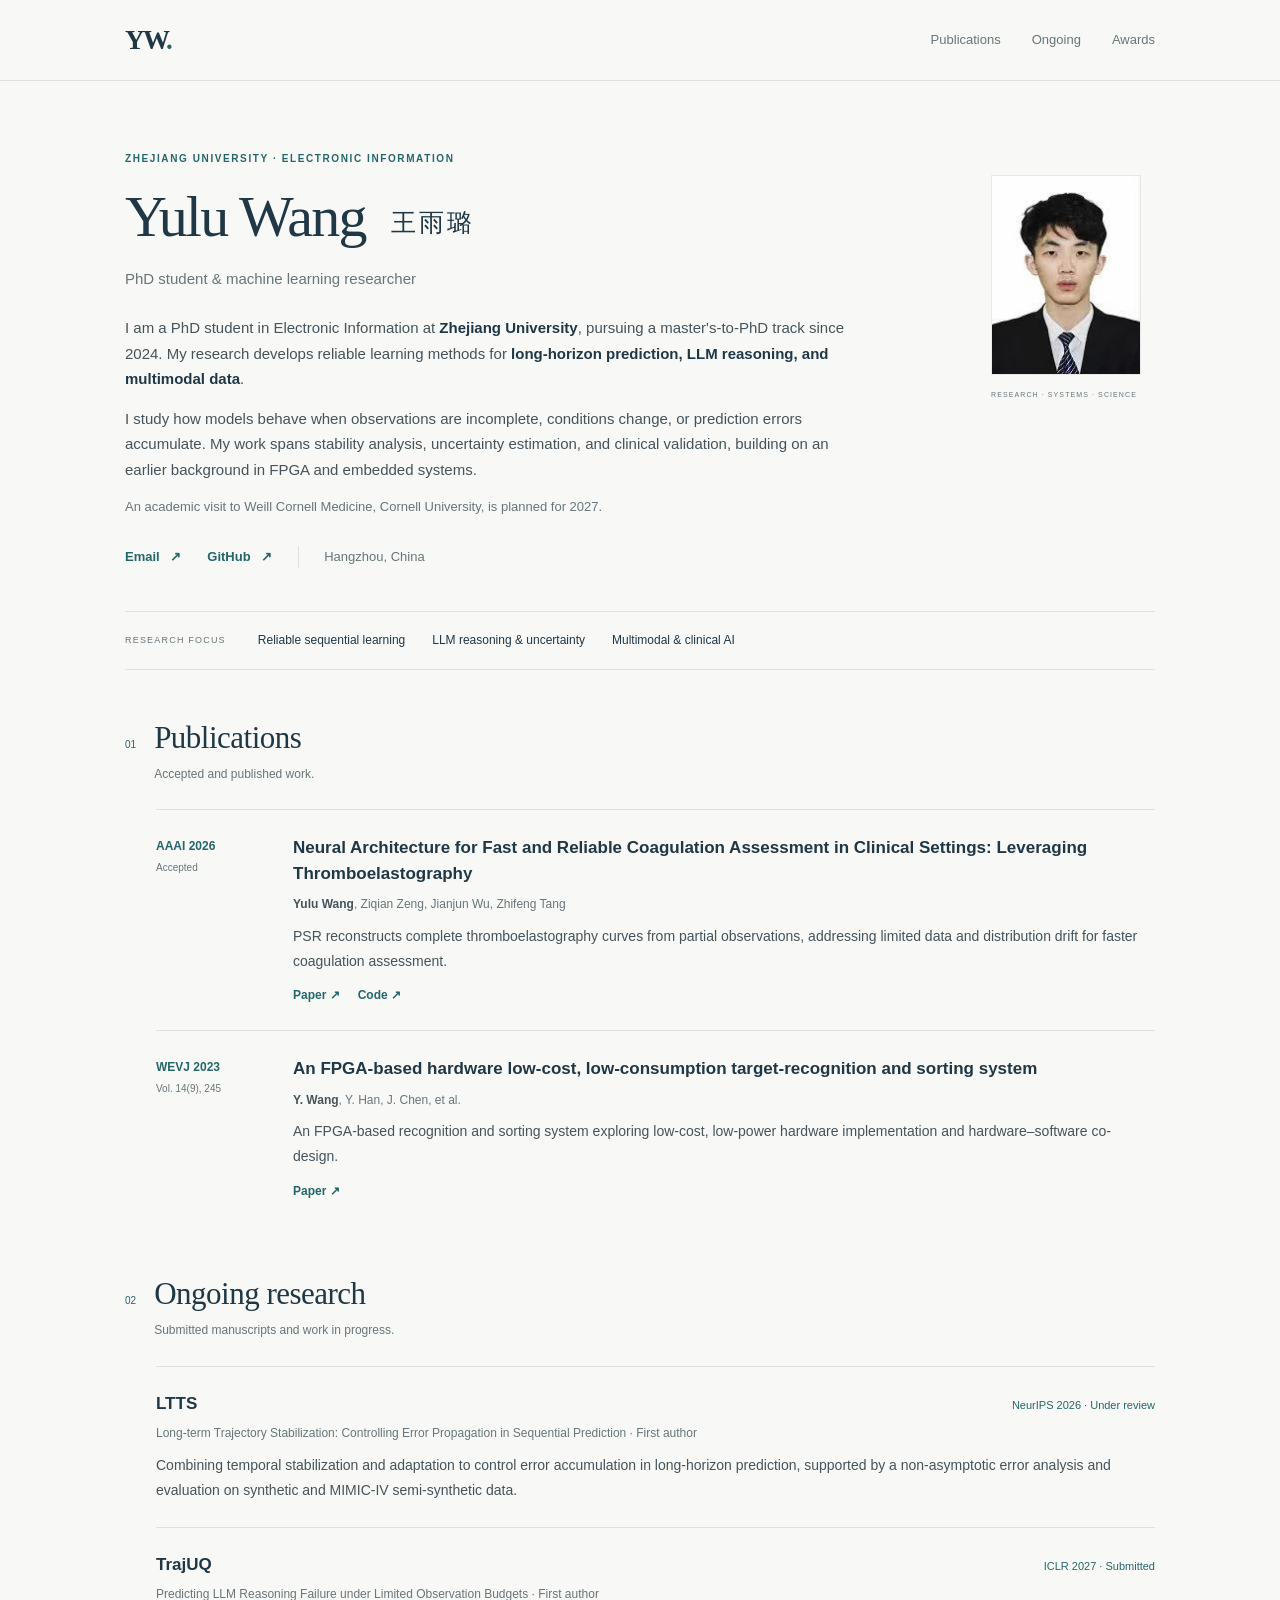
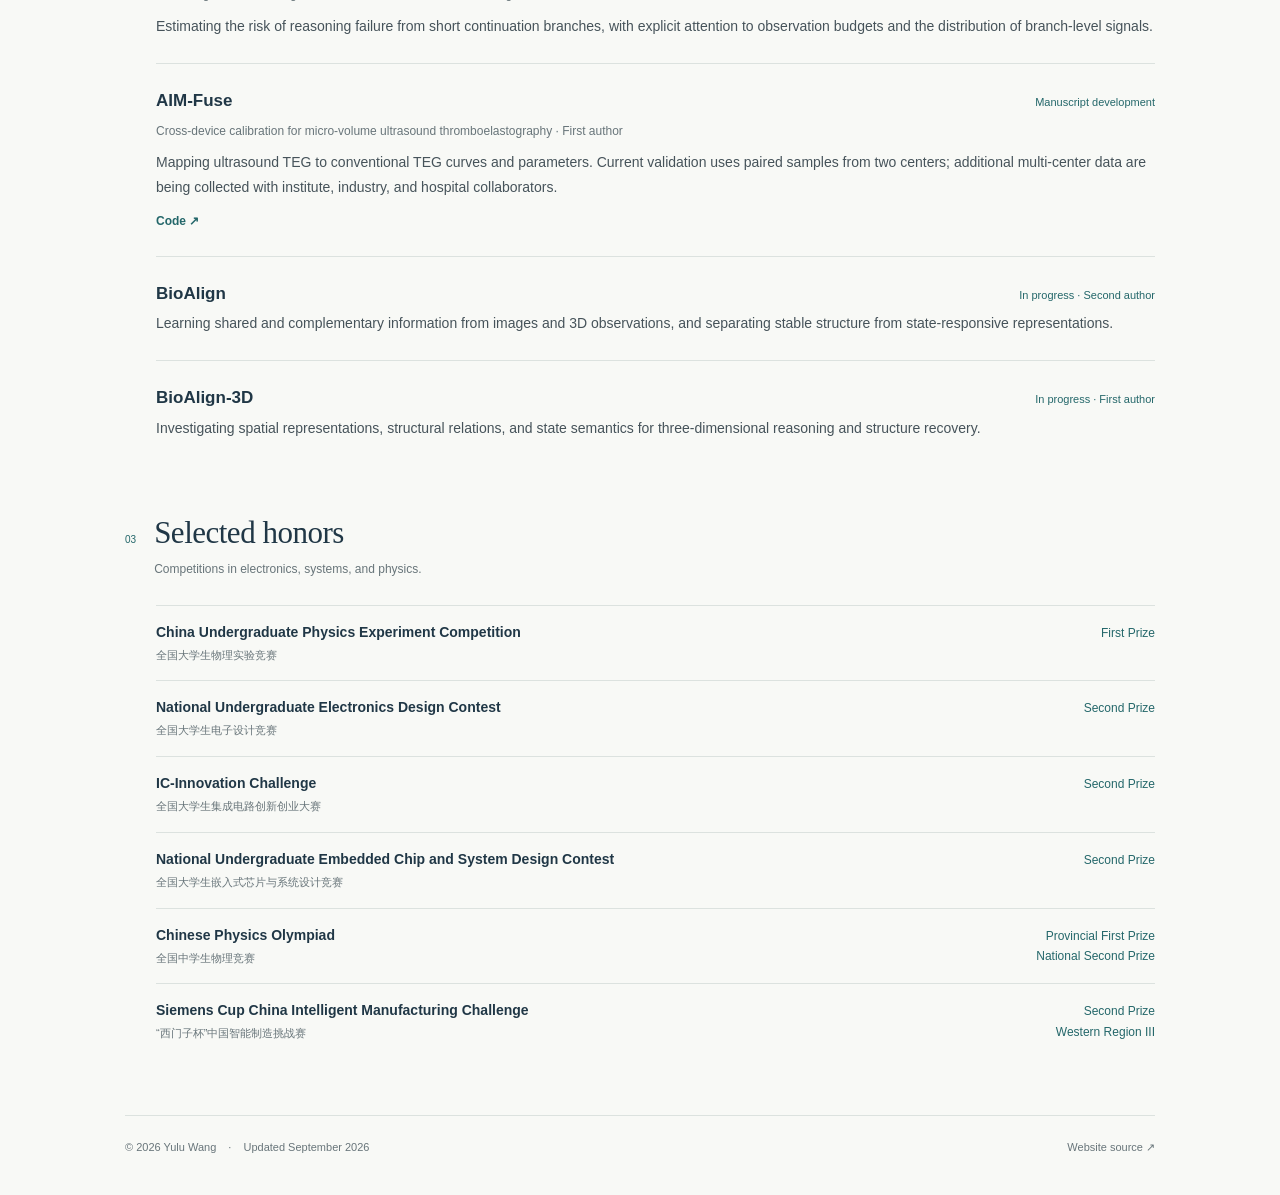
==== index.html @ beabc066 "Remove named host reference from public academic bio" ====
<!doctype html>
<html lang="en">
<head>
  <meta charset="utf-8">
  <meta name="viewport" content="width=device-width, initial-scale=1">
  <meta name="description" content="Yulu Wang, PhD student at Zhejiang University. Research in reliable machine learning, LLM reasoning, multimodal learning, and clinical AI.">
  <meta name="author" content="Yulu Wang">
  <meta name="theme-color" content="#f8f9f6">
  <meta property="og:title" content="Yulu Wang · Research">
  <meta property="og:description" content="Reliable machine learning, from sequential prediction to LLM reasoning and multimodal learning.">
  <meta property="og:type" content="website">
  <meta property="og:url" content="https://yulu-wang-zju.github.io/YuluWang.github.io/">
  <link rel="canonical" href="https://yulu-wang-zju.github.io/YuluWang.github.io/">
  <link rel="icon" type="image/svg+xml" href="static/assets/favicon.svg">
  <link rel="stylesheet" href="static/css/academic.css">
  <title>Yulu Wang · Research</title>
</head>
<body id="top">
  <a class="skip-link" href="#main">Skip to content</a>
  <header class="site-header">
    <nav class="site-nav wrap" aria-label="Main navigation">
      <a class="wordmark" href="#top" aria-label="Yulu Wang, back to top">YW<span>.</span></a>
      <div class="nav-links">
        <a href="#publications">Publications</a>
        <a href="#ongoing">Ongoing</a>
        <a href="#awards">Awards</a>
      </div>
    </nav>
  </header>
  <main class="wrap" id="main">
    <section class="intro" aria-labelledby="name">
      <div class="intro-copy">
        <p class="eyebrow">ZHEJIANG UNIVERSITY · ELECTRONIC INFORMATION</p>
        <h1 id="name">Yulu Wang <span lang="zh-CN">王雨璐</span></h1>
        <p class="role">PhD student &amp; machine learning researcher</p>
        <div class="biography"><p>I am a PhD student in Electronic Information at <strong>Zhejiang University</strong>, pursuing a master&#39;s-to-PhD track since 2024. My research develops reliable learning methods for <strong>long-horizon prediction, LLM reasoning, and multimodal data</strong>.</p>
<p>I study how models behave when observations are incomplete, conditions change, or prediction errors accumulate. My work spans stability analysis, uncertainty estimation, and clinical validation, building on an earlier background in FPGA and embedded systems.</p>
<p class="academic-note">An academic visit to Weill Cornell Medicine, Cornell University, is planned for 2027.</p>

</div>
        <div class="contact-links" aria-label="Contact and profiles">
          <a href="mailto:yulu.wang@zju.edu.cn">Email <span aria-hidden="true">↗</span></a>
          <a href="https://github.com/Yulu-Wang-ZJU">GitHub <span aria-hidden="true">↗</span></a>
          <span class="location">Hangzhou, China</span>
        </div>
      </div>
      <figure class="portrait">
        <img src="static/assets/img/photo.png" alt="Portrait of Yulu Wang" width="150" height="200">
        <figcaption>RESEARCH · SYSTEMS · SCIENCE</figcaption>
      </figure>
    </section>
    <div class="research-focus" aria-label="Research areas">
      <span class="focus-label">RESEARCH FOCUS</span>
      <span>Reliable sequential learning</span>
      <span>LLM reasoning &amp; uncertainty</span>
      <span>Multimodal &amp; clinical AI</span>
    </div>
    <section class="content-section" id="publications" aria-labelledby="publications-title">
      <div class="section-heading">
        <span class="section-index" aria-hidden="true">01</span>
        <div><h2 id="publications-title">Publications</h2><p>Accepted and published work.</p></div>
      </div>
      <div class="section-body publication-list"><article class="paper">
  <div class="paper-venue">AAAI 2026<span>Accepted</span></div>
  <div>
    <h3>Neural Architecture for Fast and Reliable Coagulation Assessment in Clinical Settings: Leveraging Thromboelastography</h3>
    <p class="authors"><strong>Yulu Wang</strong>, Ziqian Zeng, Jianjun Wu, Zhifeng Tang</p>
    <p class="paper-summary">PSR reconstructs complete thromboelastography curves from partial observations, addressing limited data and distribution drift for faster coagulation assessment.</p>
    <p class="paper-links"><a href="https://arxiv.org/abs/2601.07618">Paper ↗</a><a href="https://github.com/Yulu-Wang-ZJU/PSR-AAAI26">Code ↗</a></p>
  </div>
</article>

<article class="paper">
  <div class="paper-venue">WEVJ 2023<span>Vol. 14(9), 245</span></div>
  <div>
    <h3>An FPGA-based hardware low-cost, low-consumption target-recognition and sorting system</h3>
    <p class="authors"><strong>Y. Wang</strong>, Y. Han, J. Chen, et al.</p>
    <p class="paper-summary">An FPGA-based recognition and sorting system exploring low-cost, low-power hardware implementation and hardware–software co-design.</p>
    <p class="paper-links"><a href="https://www.mdpi.com/2032-6653/14/9/245">Paper ↗</a></p>
  </div>
</article>




</div>
    </section>
    <section class="content-section" id="ongoing" aria-labelledby="ongoing-title">
      <div class="section-heading">
        <span class="section-index" aria-hidden="true">02</span>
        <div><h2 id="ongoing-title">Ongoing research</h2><p>Submitted manuscripts and work in progress.</p></div>
      </div>
      <div class="section-body project-list"><article class="project">
  <div class="project-heading"><h3>LTTS</h3><span class="project-status">NeurIPS 2026 · Under review</span></div>
  <p class="project-meta">Long-term Trajectory Stabilization: Controlling Error Propagation in Sequential Prediction · First author</p>
  <p class="paper-summary">Combining temporal stabilization and adaptation to control error accumulation in long-horizon prediction, supported by a non-asymptotic error analysis and evaluation on synthetic and MIMIC-IV semi-synthetic data.</p>
</article>

<article class="project">
  <div class="project-heading"><h3>TrajUQ</h3><span class="project-status">ICLR 2027 · Submitted</span></div>
  <p class="project-meta">Predicting LLM Reasoning Failure under Limited Observation Budgets · First author</p>
  <p class="paper-summary">Estimating the risk of reasoning failure from short continuation branches, with explicit attention to observation budgets and the distribution of branch-level signals.</p>
</article>

<article class="project">
  <div class="project-heading"><h3>AIM-Fuse</h3><span class="project-status">Manuscript development</span></div>
  <p class="project-meta">Cross-device calibration for micro-volume ultrasound thromboelastography · First author</p>
  <p class="paper-summary">Mapping ultrasound TEG to conventional TEG curves and parameters. Current validation uses paired samples from two centers; additional multi-center data are being collected with institute, industry, and hospital collaborators.</p>
  <p class="paper-links"><a href="https://github.com/Yulu-Wang-ZJU/AIM-Fuse">Code ↗</a></p>
</article>

<article class="project">
  <div class="project-heading"><h3>BioAlign</h3><span class="project-status">In progress · Second author</span></div>
  <p class="paper-summary">Learning shared and complementary information from images and 3D observations, and separating stable structure from state-responsive representations.</p>
</article>

<article class="project">
  <div class="project-heading"><h3>BioAlign-3D</h3><span class="project-status">In progress · First author</span></div>
  <p class="paper-summary">Investigating spatial representations, structural relations, and state semantics for three-dimensional reasoning and structure recovery.</p>
</article>
</div>
    </section>
    <section class="content-section awards-section" id="awards" aria-labelledby="awards-title">
      <div class="section-heading">
        <span class="section-index" aria-hidden="true">03</span>
        <div><h2 id="awards-title">Selected honors</h2><p>Competitions in electronics, systems, and physics.</p></div>
      </div>
      <div class="section-body awards-list"><div class="award">
  <div><h3>China Undergraduate Physics Experiment Competition</h3><p class="award-name-zh" lang="zh-CN">全国大学生物理实验竞赛</p></div>
  <p class="prize">First Prize</p>
</div>

<div class="award">
  <div><h3>National Undergraduate Electronics Design Contest</h3><p class="award-name-zh" lang="zh-CN">全国大学生电子设计竞赛</p></div>
  <p class="prize">Second Prize</p>
</div>

<div class="award">
  <div><h3>IC-Innovation Challenge</h3><p class="award-name-zh" lang="zh-CN">全国大学生集成电路创新创业大赛</p></div>
  <p class="prize">Second Prize</p>
</div>

<div class="award">
  <div><h3>National Undergraduate Embedded Chip and System Design Contest</h3><p class="award-name-zh" lang="zh-CN">全国大学生嵌入式芯片与系统设计竞赛</p></div>
  <p class="prize">Second Prize</p>
</div>

<div class="award">
  <div><h3>Chinese Physics Olympiad</h3><p class="award-name-zh" lang="zh-CN">全国中学生物理竞赛</p></div>
  <p class="prize">Provincial First Prize<br>National Second Prize</p>
</div>

<div class="award">
  <div><h3>Siemens Cup China Intelligent Manufacturing Challenge</h3><p class="award-name-zh" lang="zh-CN">“西门子杯”中国智能制造挑战赛</p></div>
  <p class="prize">Second Prize<br>Western Region III</p>
</div>

</div>
    </section>
  </main>
  <footer class="site-footer wrap">
    <p>© 2026 Yulu Wang <span>·</span> Updated September 2026</p>
    <a href="https://github.com/Yulu-Wang-ZJU/YuluWang.github.io">Website source <span aria-hidden="true">↗</span></a>
  </footer>
</body>
</html>
---- static/css/academic.css ----
:root {
  --paper: #f8f9f6;
  --ink: #203746;
  --body: #46535a;
  --muted: #68757a;
  --accent: #24676a;
  --line: #dce2df;
  --serif: Georgia, "Times New Roman", "Noto Serif SC", "Songti SC", SimSun, serif;
  --sans: -apple-system, BlinkMacSystemFont, "Segoe UI", "Microsoft YaHei", Arial, sans-serif;
}
* { box-sizing: border-box; }
html { scroll-behavior: smooth; scroll-padding-top: 90px; }
body { margin: 0; background: var(--paper); color: var(--body); font-family: var(--sans); font-size: 15px; line-height: 1.7; -webkit-font-smoothing: antialiased; }
::selection { background: #d4e7e3; color: var(--ink); }
a { color: var(--accent); text-decoration-thickness: 1px; text-underline-offset: 4px; }
a:hover { color: var(--ink); }
a:focus-visible { outline: 2px solid var(--accent); outline-offset: 5px; border-radius: 2px; }
.wrap { width: min(100% - 72px, 1030px); margin-inline: auto; }
.skip-link { position: fixed; left: 16px; top: -80px; z-index: 10; background: white; padding: 10px 16px; }
.skip-link:focus { top: 8px; }
.site-header { border-bottom: 1px solid var(--line); }
.site-nav { display: flex; justify-content: space-between; align-items: center; min-height: 80px; }
.wordmark { color: var(--ink); text-decoration: none; font: bold 27px var(--serif); letter-spacing: -1.5px; }
.wordmark span { color: var(--accent); }
.nav-links { display: flex; gap: 31px; }
.nav-links a { color: var(--muted); font-size: 13px; text-decoration: none; }
.nav-links a:hover { color: var(--accent); text-decoration: underline; }
.intro { display: grid; grid-template-columns: minmax(0, 1fr) 164px; gap: 62px; padding: 69px 0 43px; align-items: start; }
.eyebrow { margin: 0 0 18px; color: var(--accent); font-size: 10px; font-weight: 650; letter-spacing: 1.6px; }
h1 { margin: 0; color: var(--ink); font-family: var(--serif); font-size: clamp(42px, 4.6vw, 58px); font-weight: 400; line-height: 1.1; letter-spacing: -1.8px; }
h1 span { display: inline-block; margin-left: 13px; font-family: var(--sans); font-size: 25px; font-weight: 400; letter-spacing: 3px; vertical-align: middle; }
.role { margin: 17px 0 24px; color: var(--muted); font-size: 15px; }
.biography p { margin: 0 0 14px; max-width: 735px; }
.biography strong { color: var(--ink); font-weight: 600; }
.biography .academic-note { color: var(--muted); font-size: 13px; line-height: 1.75; }
.contact-links { display: flex; flex-wrap: wrap; column-gap: 26px; row-gap: 9px; align-items: center; margin-top: 27px; font-size: 13px; }
.contact-links a { text-decoration: none; font-weight: 600; }
.contact-links a:hover { text-decoration: underline; }
.contact-links a span { margin-left: 7px; }
.location { color: var(--muted); padding-left: 25px; border-left: 1px solid var(--line); }
.portrait { margin: 6px 0 0; padding-top: 19px; }
.portrait img { display: block; width: 150px; height: 200px; object-fit: cover; border: 1px solid #e8e9e6; }
.portrait figcaption { margin-top: 14px; color: var(--muted); font-size: 7px; font-weight: 500; letter-spacing: 1.1px; white-space: nowrap; }
.research-focus { display: flex; flex-wrap: wrap; gap: 14px 27px; align-items: center; border-block: 1px solid var(--line); padding: 18px 0; font-size: 12px; color: var(--ink); }
.focus-label { color: var(--muted); font-size: 9px; letter-spacing: 1.2px; margin-right: 5px; }
.content-section { padding-top: 48px; }
.section-heading { display: flex; align-items: baseline; gap: 18px; margin-bottom: 25px; }
.section-index { color: var(--accent); font-size: 10px; font-variant-numeric: tabular-nums; }
h2 { margin: 0; color: var(--ink); font: 400 31px/1.3 var(--serif); letter-spacing: -.5px; }
.section-heading p { margin: 6px 0 0; font-size: 12px; color: var(--muted); }
.section-body { margin-left: 31px; }
.paper { display: grid; grid-template-columns: 113px minmax(0, 1fr); gap: 24px; padding: 25px 0; border-top: 1px solid var(--line); }
.paper-venue { padding-top: 2px; color: var(--accent); font-size: 12px; font-weight: 650; line-height: 1.55; }
.paper-venue span { display: block; color: var(--muted); font-size: 10px; font-weight: 400; margin-top: 4px; }
h3 { margin: 0 0 8px; color: var(--ink); font-size: 17px; font-weight: 600; line-height: 1.5; }
.authors { margin: 0 0 9px; color: var(--muted); font-size: 12px; line-height: 1.7; }
.authors strong { color: var(--body); font-weight: 600; }
.paper-summary { margin: 0; font-size: 14px; line-height: 1.8; }
.paper-links { display: flex; gap: 18px; margin: 11px 0 0; font-size: 12px; }
.paper-links a { font-weight: 600; text-decoration: none; }
.paper-links a:hover { text-decoration: underline; }
.project { padding: 24px 0; border-top: 1px solid var(--line); }
.project-heading { display: flex; gap: 10px 24px; justify-content: space-between; align-items: baseline; margin-bottom: 5px; }
.project-heading h3 { margin-bottom: 0; }
.project-status { flex-shrink: 0; color: var(--accent); font-size: 11px; }
.project-meta { margin: 7px 0 9px; color: var(--muted); font-size: 12px; }
.project p:last-child { margin-bottom: 0; }
.awards-section { padding-bottom: 56px; }
.award { display: grid; grid-template-columns: 1fr 195px; gap: 20px; align-items: baseline; border-top: 1px solid var(--line); padding: 16px 0; }
.award h3 { font-size: 14px; margin: 0; }
.award .award-name-zh { margin: 3px 0 0; color: var(--muted); font-size: 11px; }
.award .prize { margin: 0; text-align: right; color: var(--accent); font-size: 12px; }
.site-footer { display: flex; justify-content: space-between; gap: 20px; padding-block: 22px 38px; border-top: 1px solid var(--line); color: var(--muted); font-size: 11px; }
.site-footer p { margin: 0; }
.site-footer p span { margin: 0 9px; }
.site-footer a { text-decoration: none; color: var(--muted); }
.site-footer a:hover { text-decoration: underline; }
@media (max-width: 750px) {
  .wrap { width: calc(100% - 40px); }
  .site-nav { min-height: 68px; }
  .nav-links { gap: 21px; }
  .intro { gap: 30px; grid-template-columns: minmax(0, 1fr) 110px; padding-top: 42px; }
  h1 { font-size: 43px; }
  h1 span { display: block; margin: 13px 0 0; font-size: 21px; }
  .portrait img { width: 105px; height: 140px; }
  .portrait figcaption { white-space: normal; font-size: 7px; letter-spacing: 1px; }
  .research-focus { column-gap: 20px; }
  .focus-label { flex-basis: 100%; }
  .section-body { margin-left: 0; }
  .paper { grid-template-columns: 89px minmax(0, 1fr); gap: 15px; }
  .project-heading { display: block; }
  .project-status { display: inline-block; margin-top: 6px; }
  .award { grid-template-columns: 1fr 147px; gap: 12px; }
}
@media (max-width: 500px) {
  .intro { display: block; position: relative; padding-top: 36px; }
  .eyebrow { max-width: 225px; font-size: 8px; line-height: 1.9; margin-bottom: 15px; }
  h1 { max-width: calc(100% - 93px); font-size: 37px; letter-spacing: -1px; }
  h1 span { font-size: 19px; margin-top: 13px; }
  .role { max-width: calc(100% - 82px); margin-block: 18px 25px; font-size: 12px; }
  .portrait { position: absolute; top: 62px; right: 0; width: 75px; padding: 0; margin: 0; }
  .portrait img { width: 75px; height: 100px; }
  .portrait figcaption { display: none; }
  .biography { font-size: 14px; }
  .location { padding-left: 0; border-left: 0; flex-basis: 100%; }
  .research-focus { display: grid; gap: 8px; }
  .research-focus .focus-label { margin-bottom: 4px; }
  .section-heading { gap: 14px; }
  .content-section { padding-top: 36px; }
  h2 { font-size: 28px; }
  .paper { display: block; padding-block: 22px; }
  .paper-venue { margin-bottom: 12px; font-size: 11px; }
  .paper-venue span { display: inline; margin-left: 12px; }
  h3 { font-size: 16px; }
  .award { display: block; }
  .award .prize { text-align: left; margin-top: 7px; }
  .site-footer { display: block; font-size: 10px; }
  .site-footer a { display: inline-block; margin-top: 11px; }
}
@media (prefers-reduced-motion: reduce) { html { scroll-behavior: auto; } }
@media print {
  body { background: white; font-size: 10pt; }
  .wrap { width: 100%; }
  .site-header, .skip-link, .site-footer { display: none; }
  .intro { padding-top: 0; }
  .content-section { padding-top: 20px; }
  .paper, .project, .award { break-inside: avoid; }
  a { color: inherit; }
}
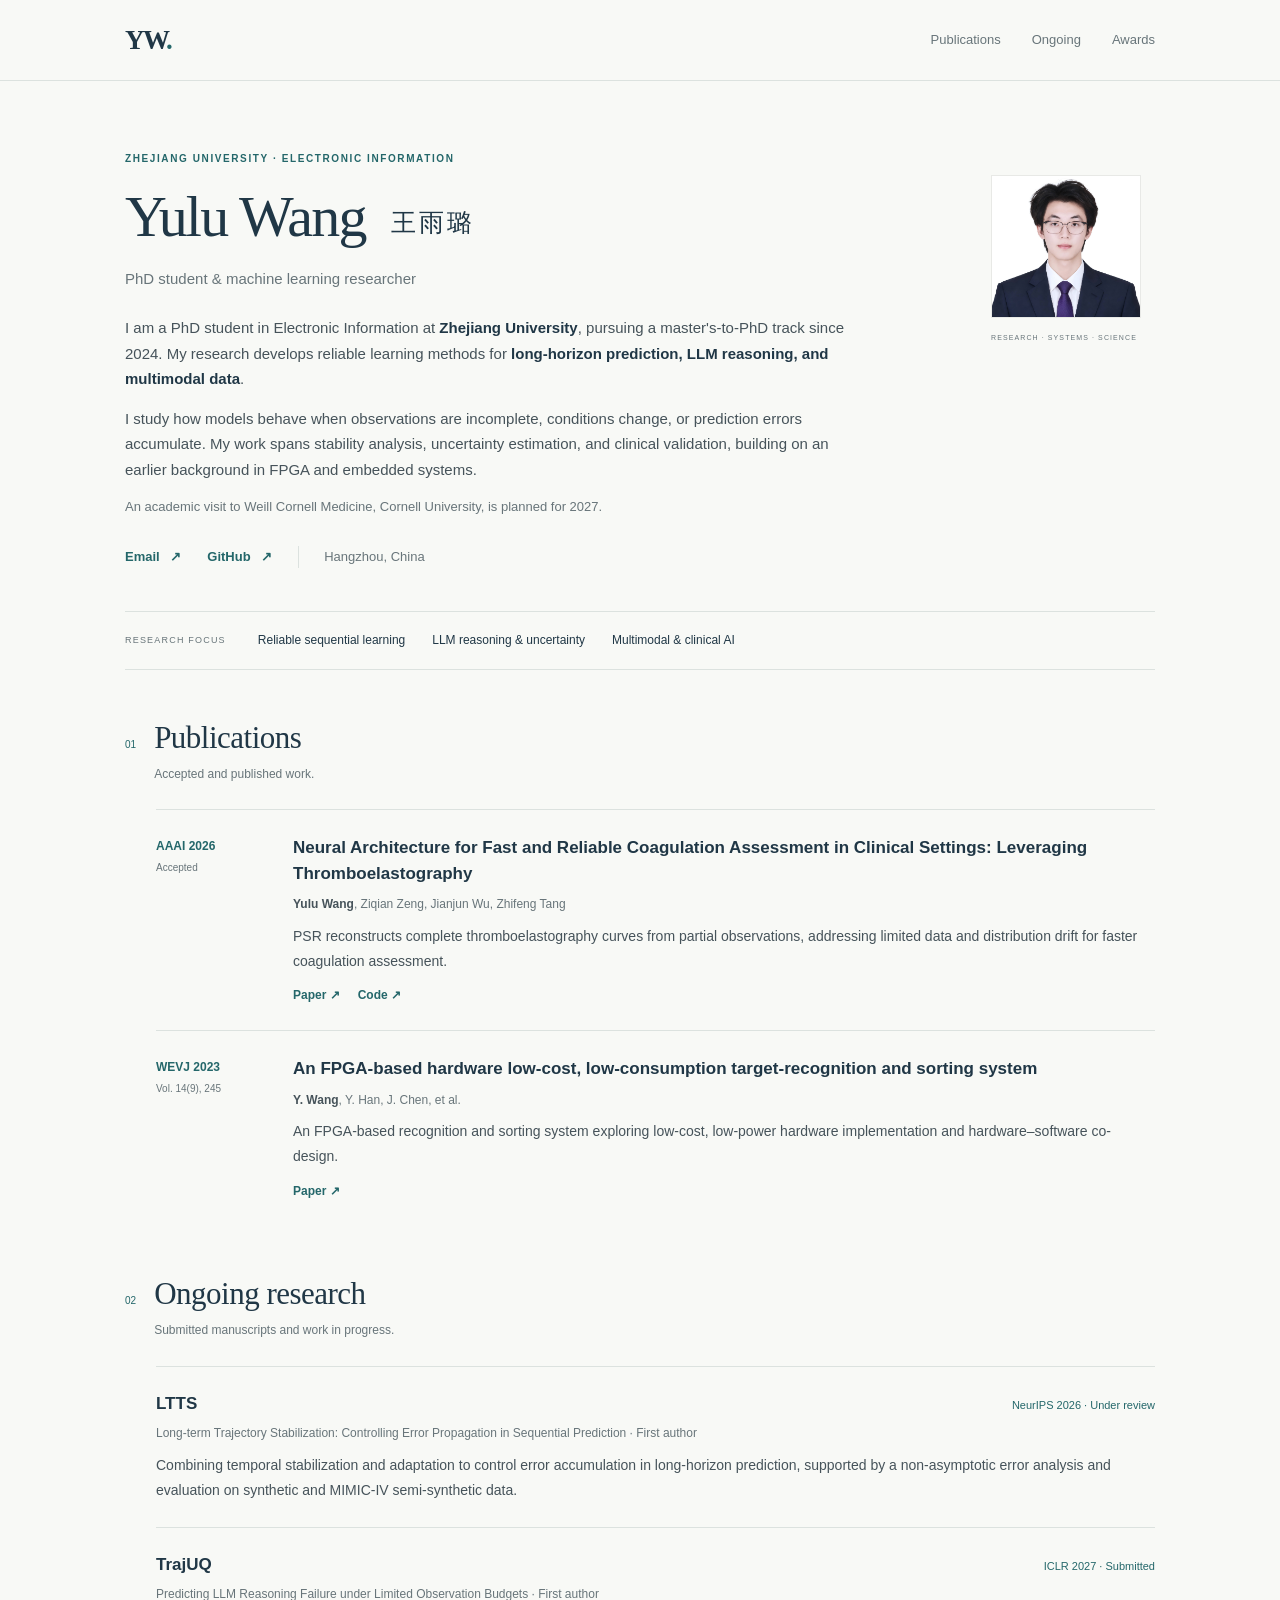
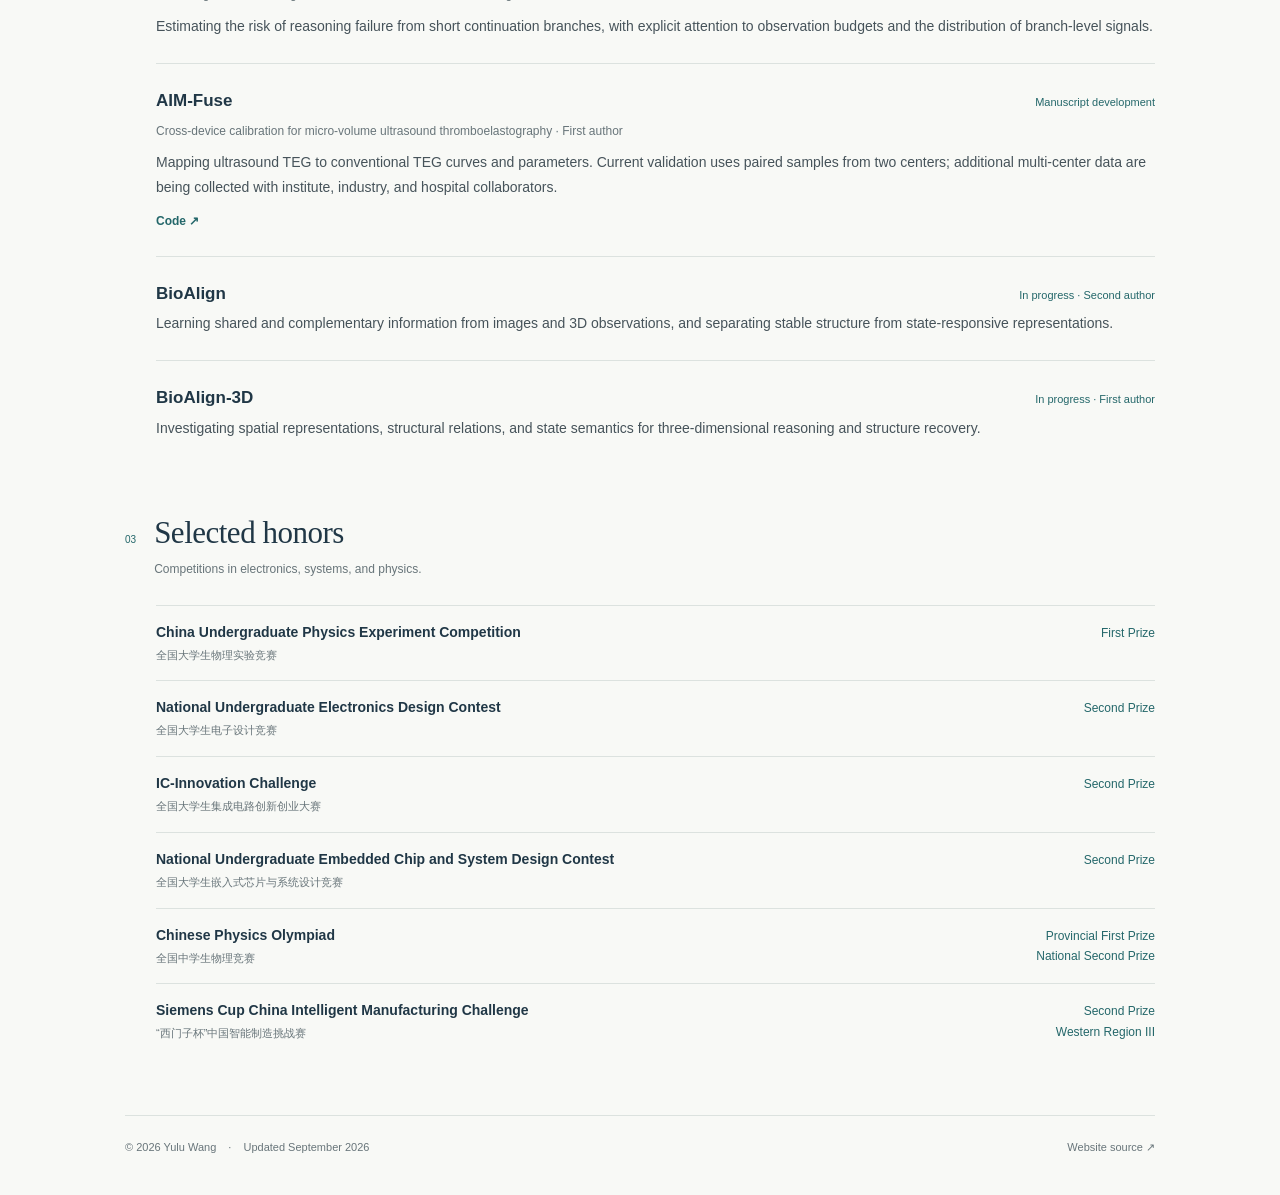
==== commit 3c4d3359: "Update profile portrait" ====
--- a/index.html
+++ b/index.html
@@ -45,7 +45,7 @@
         </div>
       </div>
       <figure class="portrait">
-        <img src="static/assets/img/photo.png" alt="Portrait of Yulu Wang" width="150" height="200">
+        <img src="static/assets/img/self_pic.png" alt="Portrait of Yulu Wang" width="1122" height="1069">
         <figcaption>RESEARCH · SYSTEMS · SCIENCE</figcaption>
       </figure>
     </section>
--- a/static/css/academic.css
+++ b/static/css/academic.css
@@ -39,7 +39,7 @@
 .contact-links a span { margin-left: 7px; }
 .location { color: var(--muted); padding-left: 25px; border-left: 1px solid var(--line); }
 .portrait { margin: 6px 0 0; padding-top: 19px; }
-.portrait img { display: block; width: 150px; height: 200px; object-fit: cover; border: 1px solid #e8e9e6; }
+.portrait img { display: block; width: 150px; height: auto; border: 1px solid #e8e9e6; }
 .portrait figcaption { margin-top: 14px; color: var(--muted); font-size: 7px; font-weight: 500; letter-spacing: 1.1px; white-space: nowrap; }
 .research-focus { display: flex; flex-wrap: wrap; gap: 14px 27px; align-items: center; border-block: 1px solid var(--line); padding: 18px 0; font-size: 12px; color: var(--ink); }
 .focus-label { color: var(--muted); font-size: 9px; letter-spacing: 1.2px; margin-right: 5px; }
@@ -82,7 +82,7 @@
   .intro { gap: 30px; grid-template-columns: minmax(0, 1fr) 110px; padding-top: 42px; }
   h1 { font-size: 43px; }
   h1 span { display: block; margin: 13px 0 0; font-size: 21px; }
-  .portrait img { width: 105px; height: 140px; }
+  .portrait img { width: 105px; }
   .portrait figcaption { white-space: normal; font-size: 7px; letter-spacing: 1px; }
   .research-focus { column-gap: 20px; }
   .focus-label { flex-basis: 100%; }
@@ -99,7 +99,7 @@
   h1 span { font-size: 19px; margin-top: 13px; }
   .role { max-width: calc(100% - 82px); margin-block: 18px 25px; font-size: 12px; }
   .portrait { position: absolute; top: 62px; right: 0; width: 75px; padding: 0; margin: 0; }
-  .portrait img { width: 75px; height: 100px; }
+  .portrait img { width: 75px; }
   .portrait figcaption { display: none; }
   .biography { font-size: 14px; }
   .location { padding-left: 0; border-left: 0; flex-basis: 100%; }
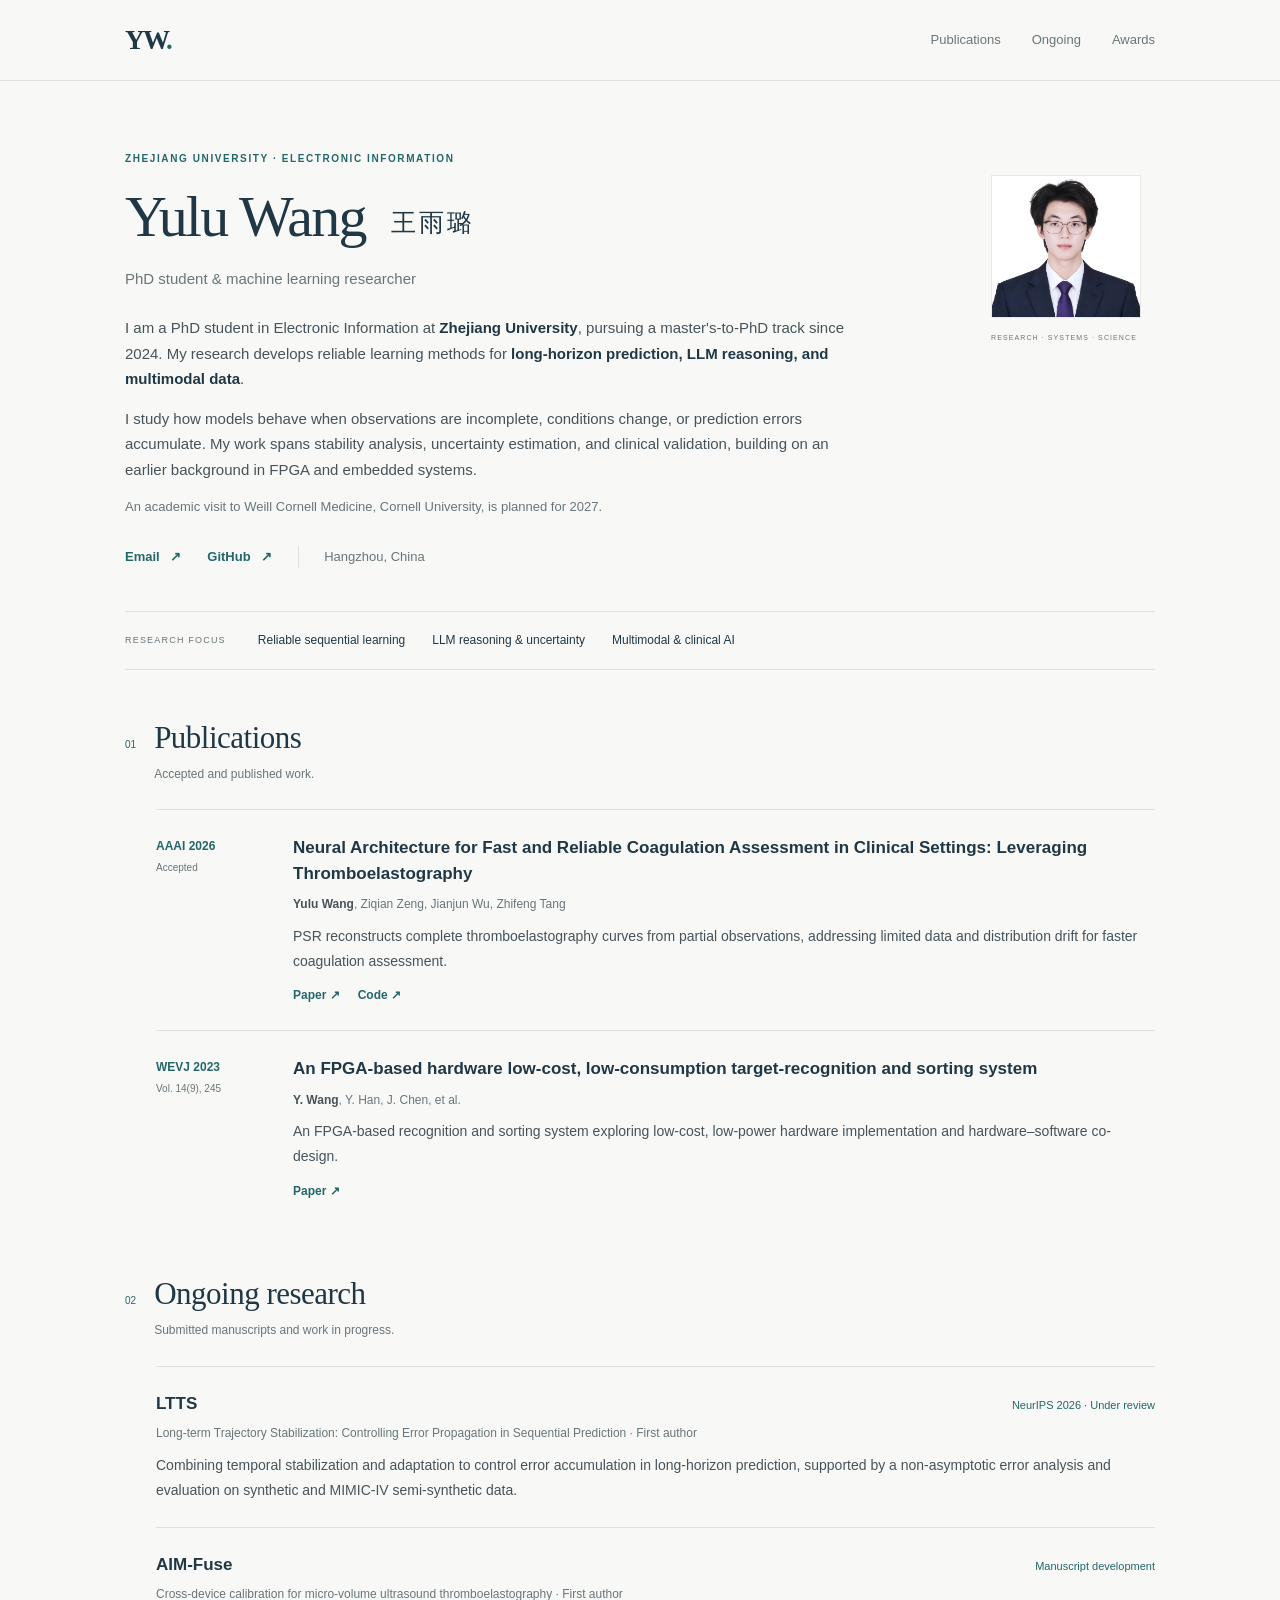
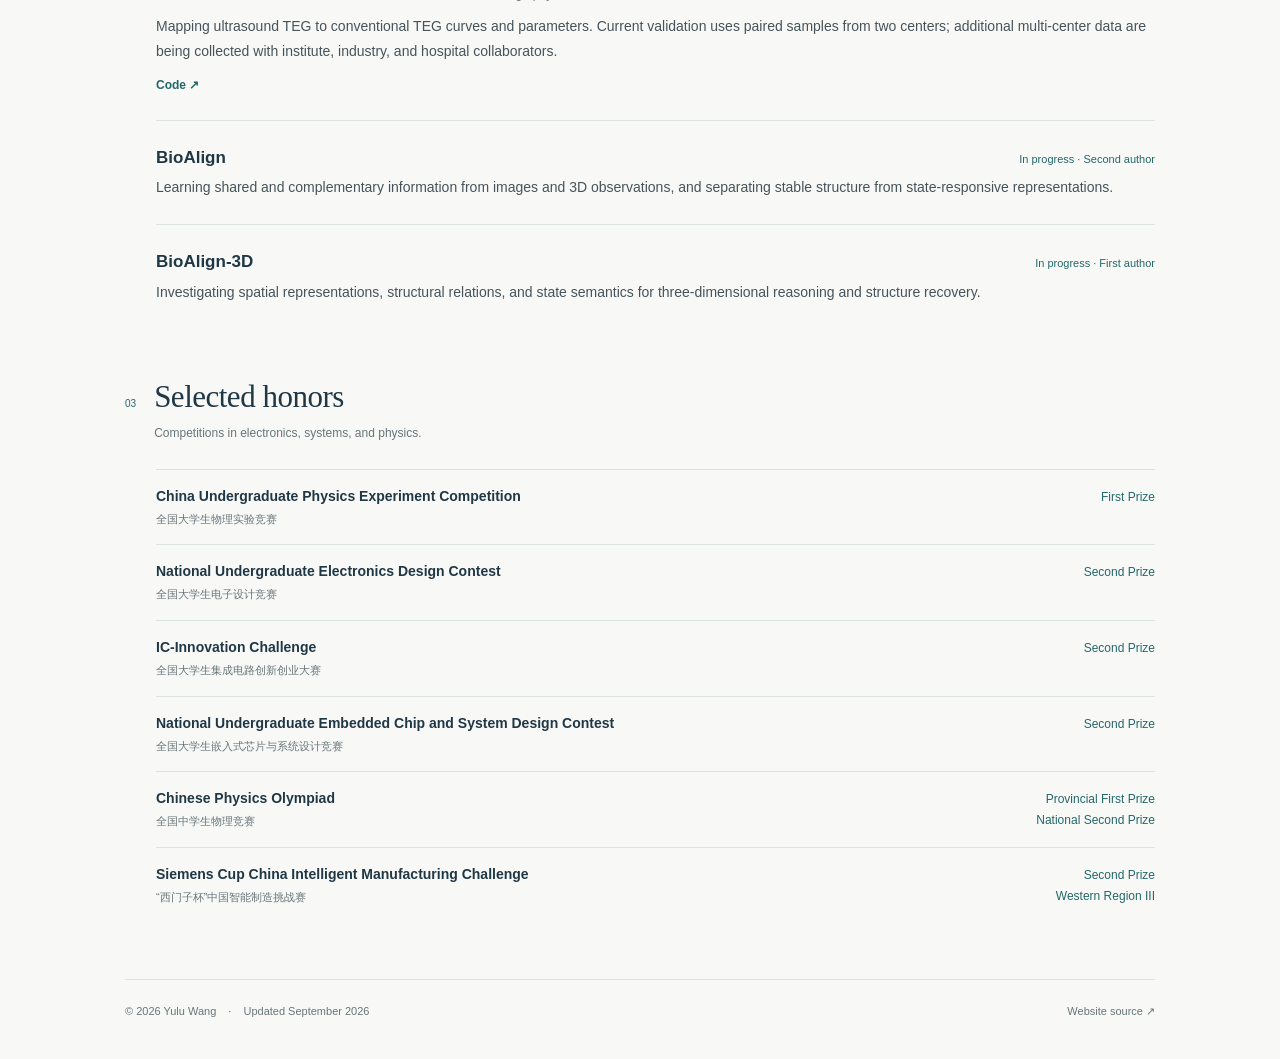
==== commit 728d3a32: "Remove a submission entry from the public homepage" ====
--- a/index.html
+++ b/index.html
@@ -9,8 +9,8 @@
   <meta property="og:title" content="Yulu Wang · Research">
   <meta property="og:description" content="Reliable machine learning, from sequential prediction to LLM reasoning and multimodal learning.">
   <meta property="og:type" content="website">
-  <meta property="og:url" content="https://yulu-wang-zju.github.io/YuluWang.github.io/">
-  <link rel="canonical" href="https://yulu-wang-zju.github.io/YuluWang.github.io/">
+  <meta property="og:url" content="https://yulu-wang-zju.github.io/">
+  <link rel="canonical" href="https://yulu-wang-zju.github.io/">
   <link rel="icon" type="image/svg+xml" href="static/assets/favicon.svg">
   <link rel="stylesheet" href="static/css/academic.css">
   <title>Yulu Wang · Research</title>
@@ -97,12 +97,6 @@
 </article>
 
 <article class="project">
-  <div class="project-heading"><h3>TrajUQ</h3><span class="project-status">ICLR 2027 · Submitted</span></div>
-  <p class="project-meta">Predicting LLM Reasoning Failure under Limited Observation Budgets · First author</p>
-  <p class="paper-summary">Estimating the risk of reasoning failure from short continuation branches, with explicit attention to observation budgets and the distribution of branch-level signals.</p>
-</article>
-
-<article class="project">
   <div class="project-heading"><h3>AIM-Fuse</h3><span class="project-status">Manuscript development</span></div>
   <p class="project-meta">Cross-device calibration for micro-volume ultrasound thromboelastography · First author</p>
   <p class="paper-summary">Mapping ultrasound TEG to conventional TEG curves and parameters. Current validation uses paired samples from two centers; additional multi-center data are being collected with institute, industry, and hospital collaborators.</p>
@@ -160,7 +154,7 @@
   </main>
   <footer class="site-footer wrap">
     <p>© 2026 Yulu Wang <span>·</span> Updated September 2026</p>
-    <a href="https://github.com/Yulu-Wang-ZJU/YuluWang.github.io">Website source <span aria-hidden="true">↗</span></a>
+    <a href="https://github.com/Yulu-Wang-ZJU/yulu-wang-zju.github.io">Website source <span aria-hidden="true">↗</span></a>
   </footer>
 </body>
 </html>
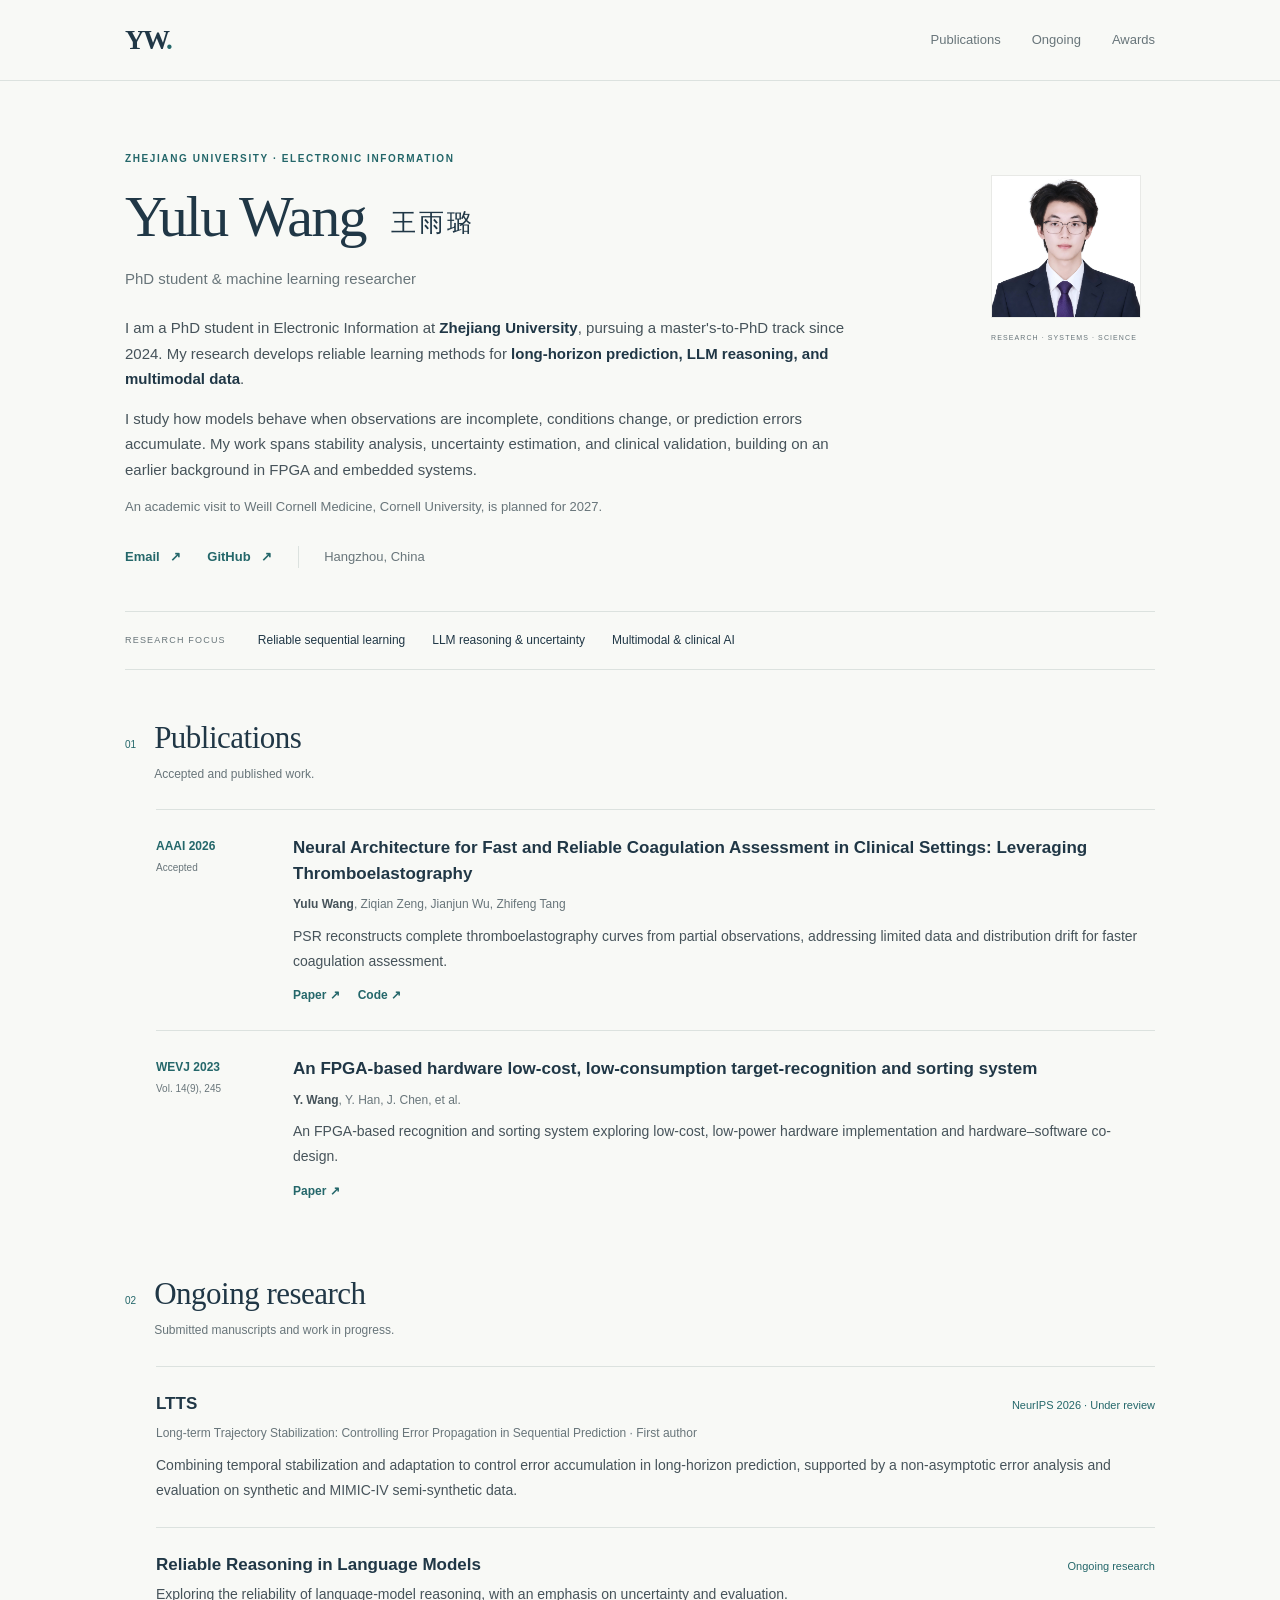
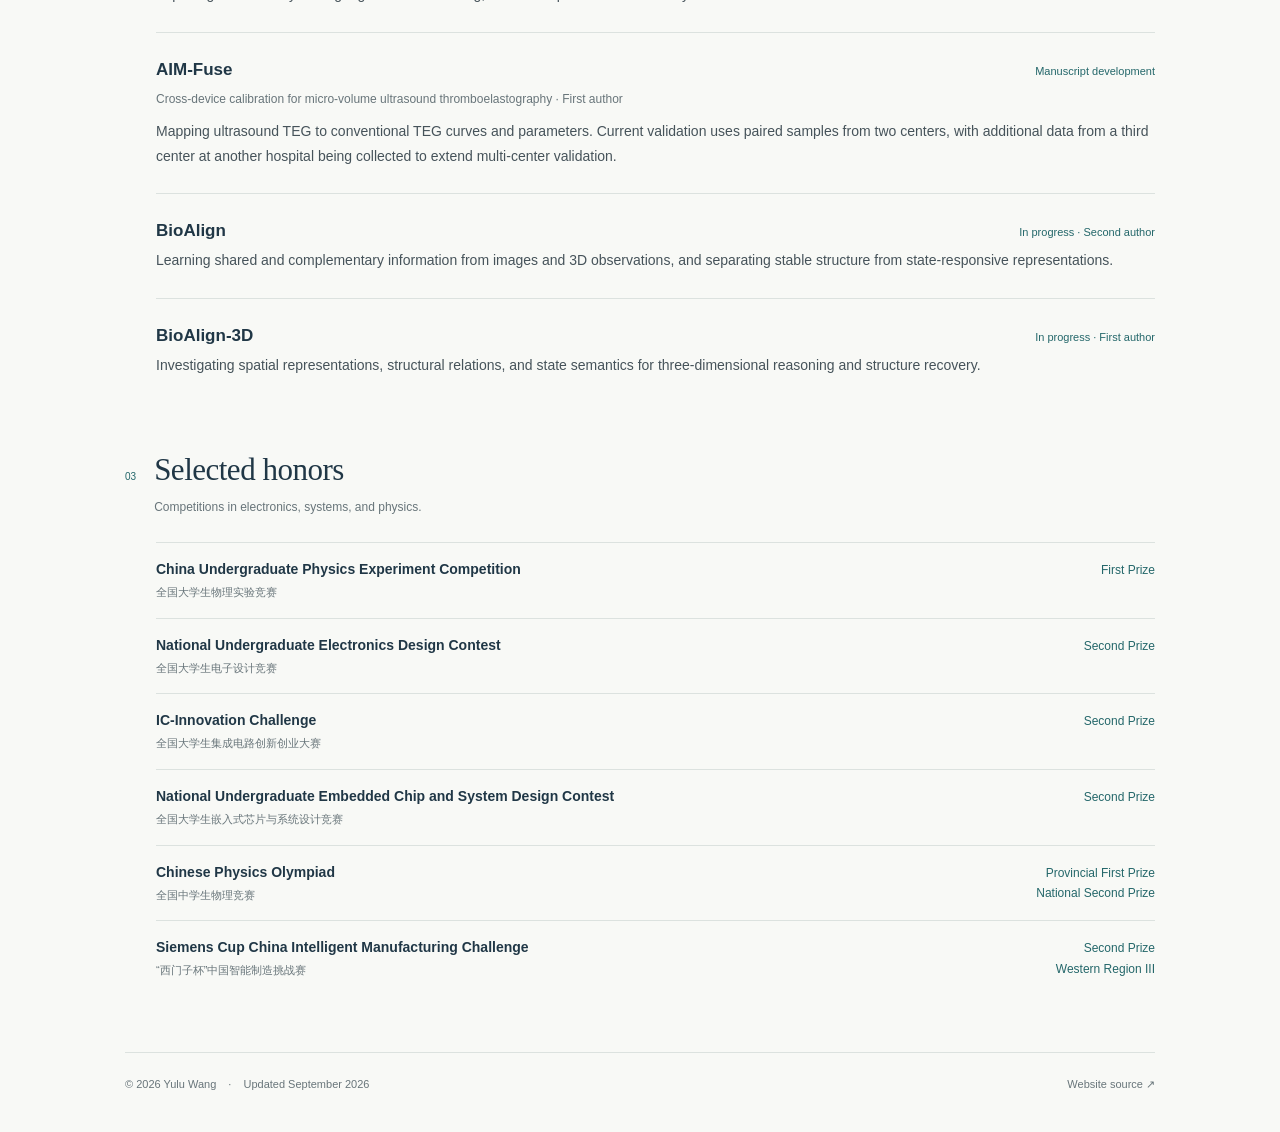
==== commit 7150752a: "Update ongoing research summaries and remove private code link" ====
--- a/index.html
+++ b/index.html
@@ -97,10 +97,14 @@
 </article>
 
 <article class="project">
+  <div class="project-heading"><h3>Reliable Reasoning in Language Models</h3><span class="project-status">Ongoing research</span></div>
+  <p class="paper-summary">Exploring the reliability of language-model reasoning, with an emphasis on uncertainty and evaluation.</p>
+</article>
+
+<article class="project">
   <div class="project-heading"><h3>AIM-Fuse</h3><span class="project-status">Manuscript development</span></div>
   <p class="project-meta">Cross-device calibration for micro-volume ultrasound thromboelastography · First author</p>
-  <p class="paper-summary">Mapping ultrasound TEG to conventional TEG curves and parameters. Current validation uses paired samples from two centers; additional multi-center data are being collected with institute, industry, and hospital collaborators.</p>
-  <p class="paper-links"><a href="https://github.com/Yulu-Wang-ZJU/AIM-Fuse">Code ↗</a></p>
+  <p class="paper-summary">Mapping ultrasound TEG to conventional TEG curves and parameters. Current validation uses paired samples from two centers, with additional data from a third center at another hospital being collected to extend multi-center validation.</p>
 </article>
 
 <article class="project">
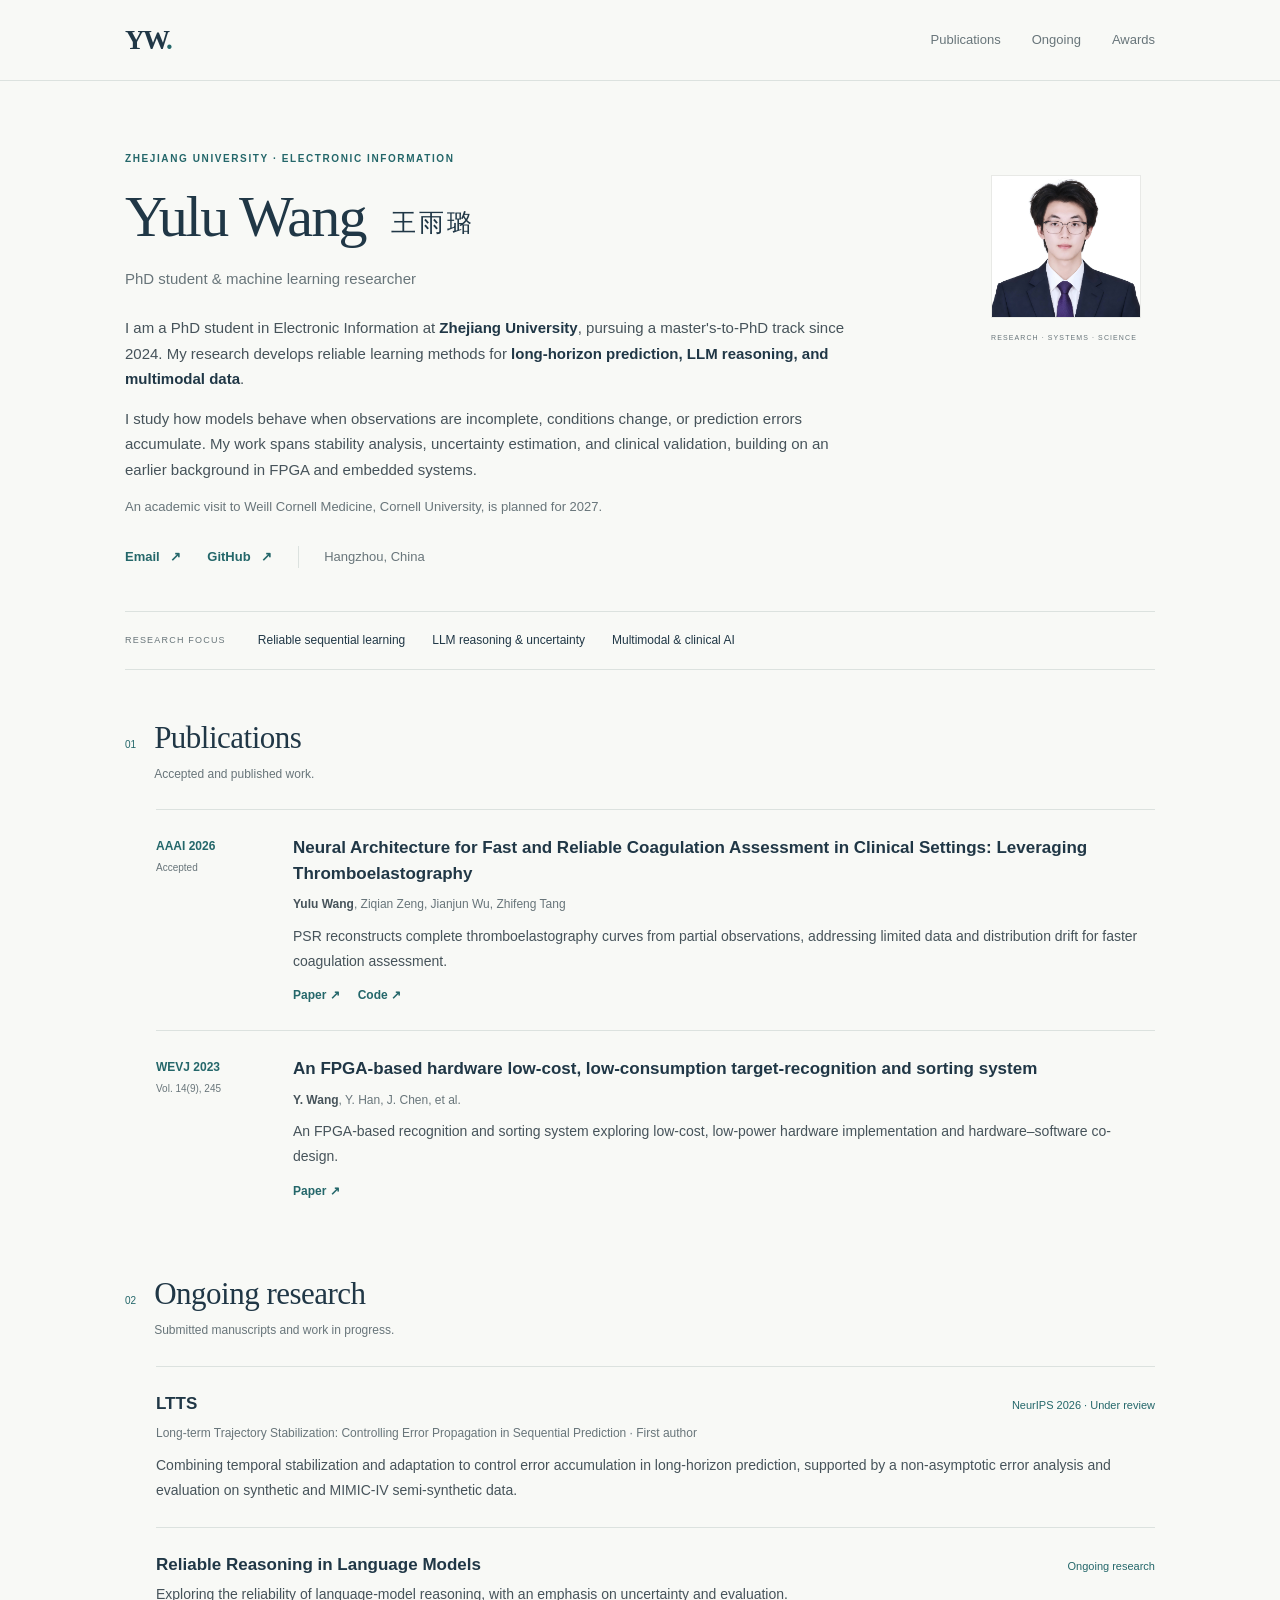
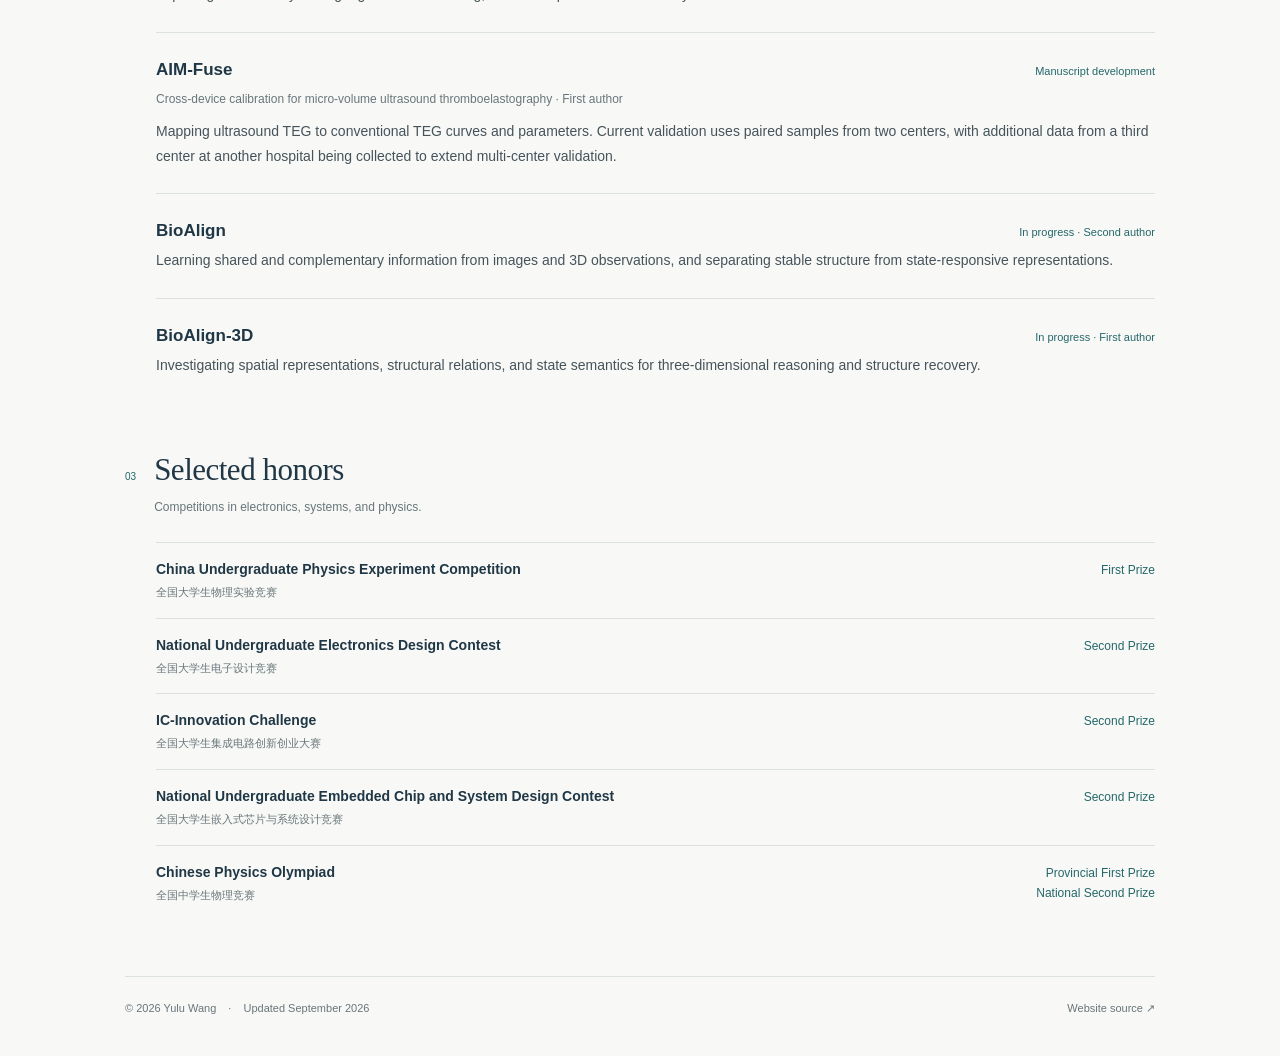
==== commit 6a510eaa: "Remove Siemens Cup award from homepage" ====
--- a/index.html
+++ b/index.html
@@ -148,10 +148,6 @@
   <p class="prize">Provincial First Prize<br>National Second Prize</p>
 </div>
 
-<div class="award">
-  <div><h3>Siemens Cup China Intelligent Manufacturing Challenge</h3><p class="award-name-zh" lang="zh-CN">“西门子杯”中国智能制造挑战赛</p></div>
-  <p class="prize">Second Prize<br>Western Region III</p>
-</div>
 
 </div>
     </section>
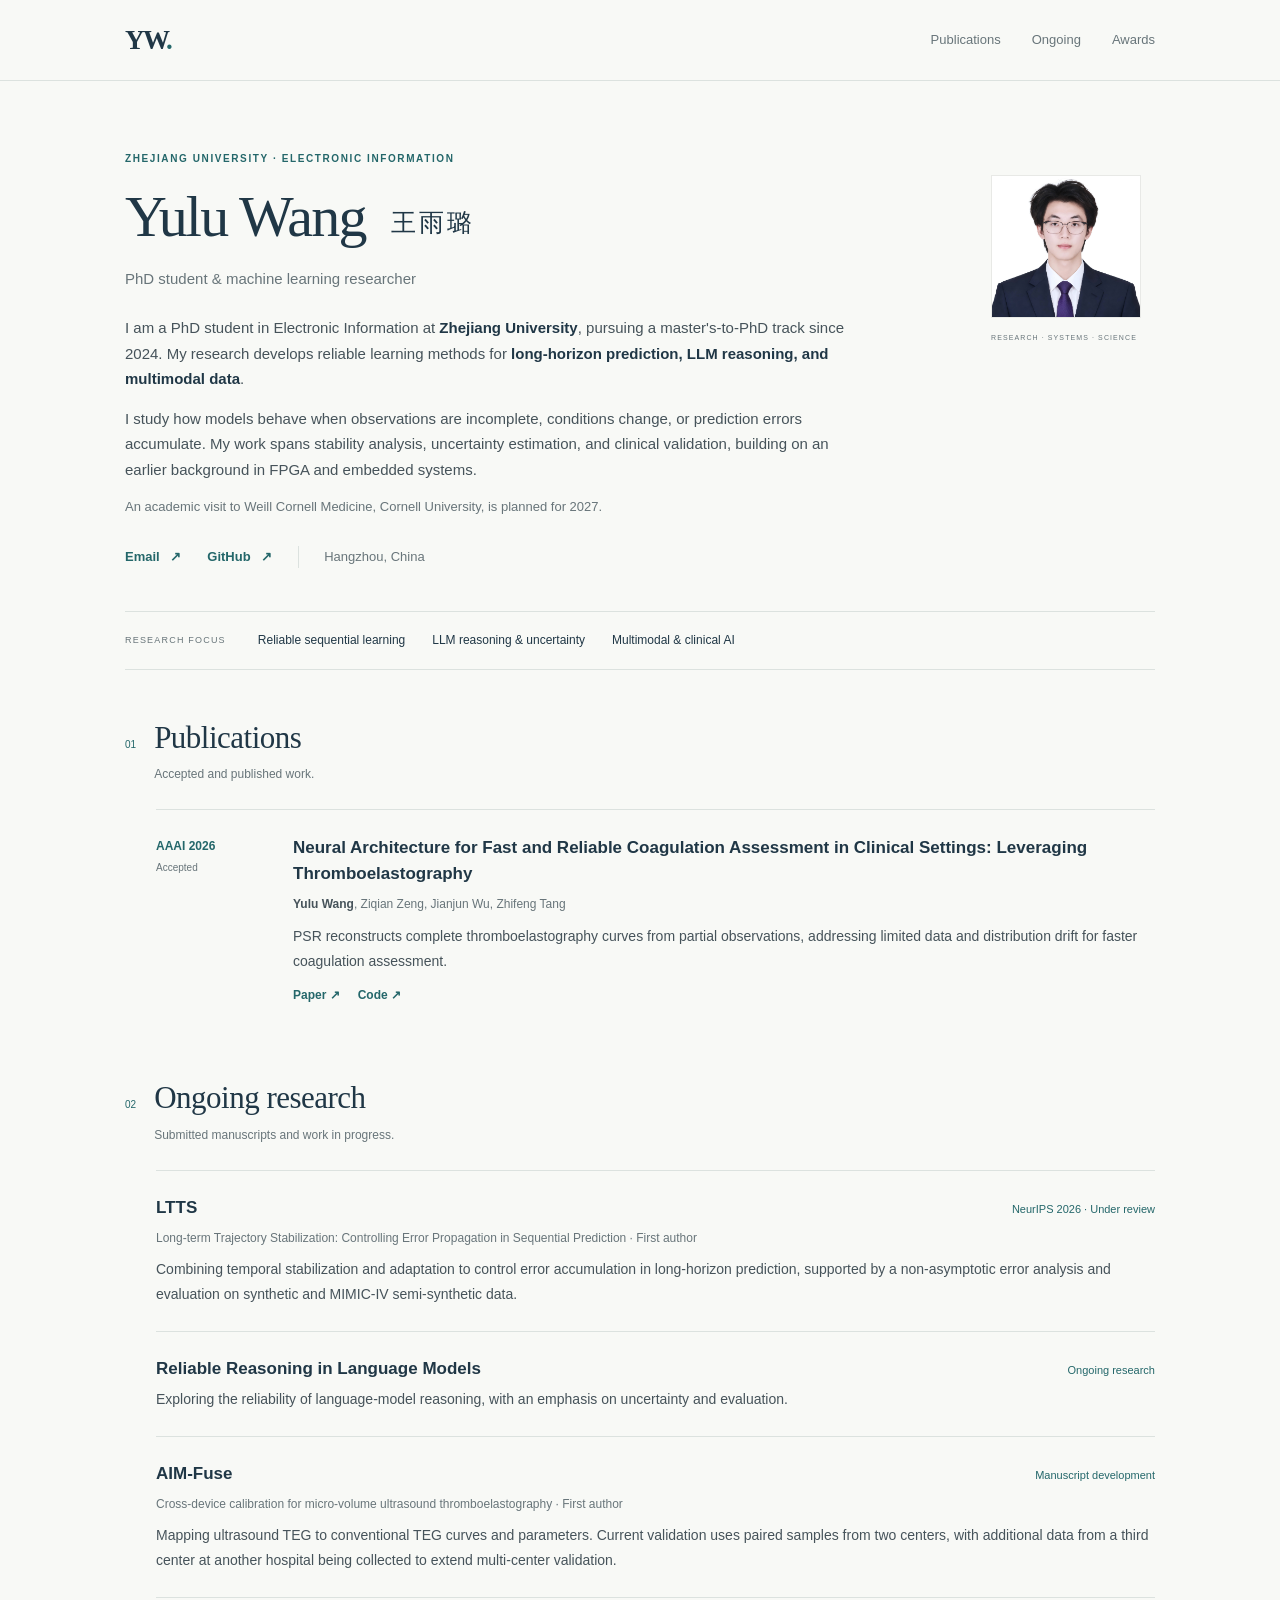
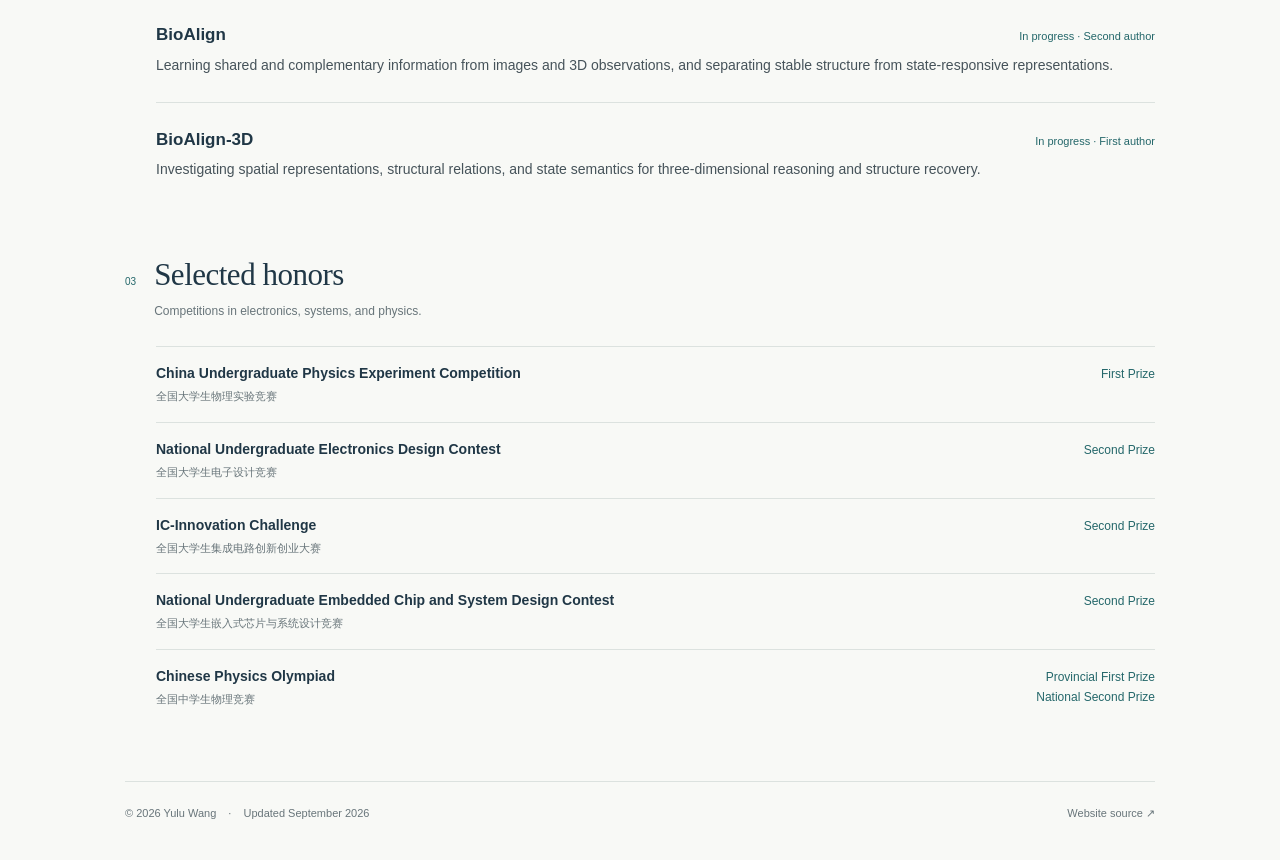
==== commit b10b6fe3: "Remove early journal paper from selected publications" ====
--- a/index.html
+++ b/index.html
@@ -69,20 +69,6 @@
     <p class="paper-links"><a href="https://arxiv.org/abs/2601.07618">Paper ↗</a><a href="https://github.com/Yulu-Wang-ZJU/PSR-AAAI26">Code ↗</a></p>
   </div>
 </article>
-
-<article class="paper">
-  <div class="paper-venue">WEVJ 2023<span>Vol. 14(9), 245</span></div>
-  <div>
-    <h3>An FPGA-based hardware low-cost, low-consumption target-recognition and sorting system</h3>
-    <p class="authors"><strong>Y. Wang</strong>, Y. Han, J. Chen, et al.</p>
-    <p class="paper-summary">An FPGA-based recognition and sorting system exploring low-cost, low-power hardware implementation and hardware–software co-design.</p>
-    <p class="paper-links"><a href="https://www.mdpi.com/2032-6653/14/9/245">Paper ↗</a></p>
-  </div>
-</article>
-
-
-
-
 </div>
     </section>
     <section class="content-section" id="ongoing" aria-labelledby="ongoing-title">
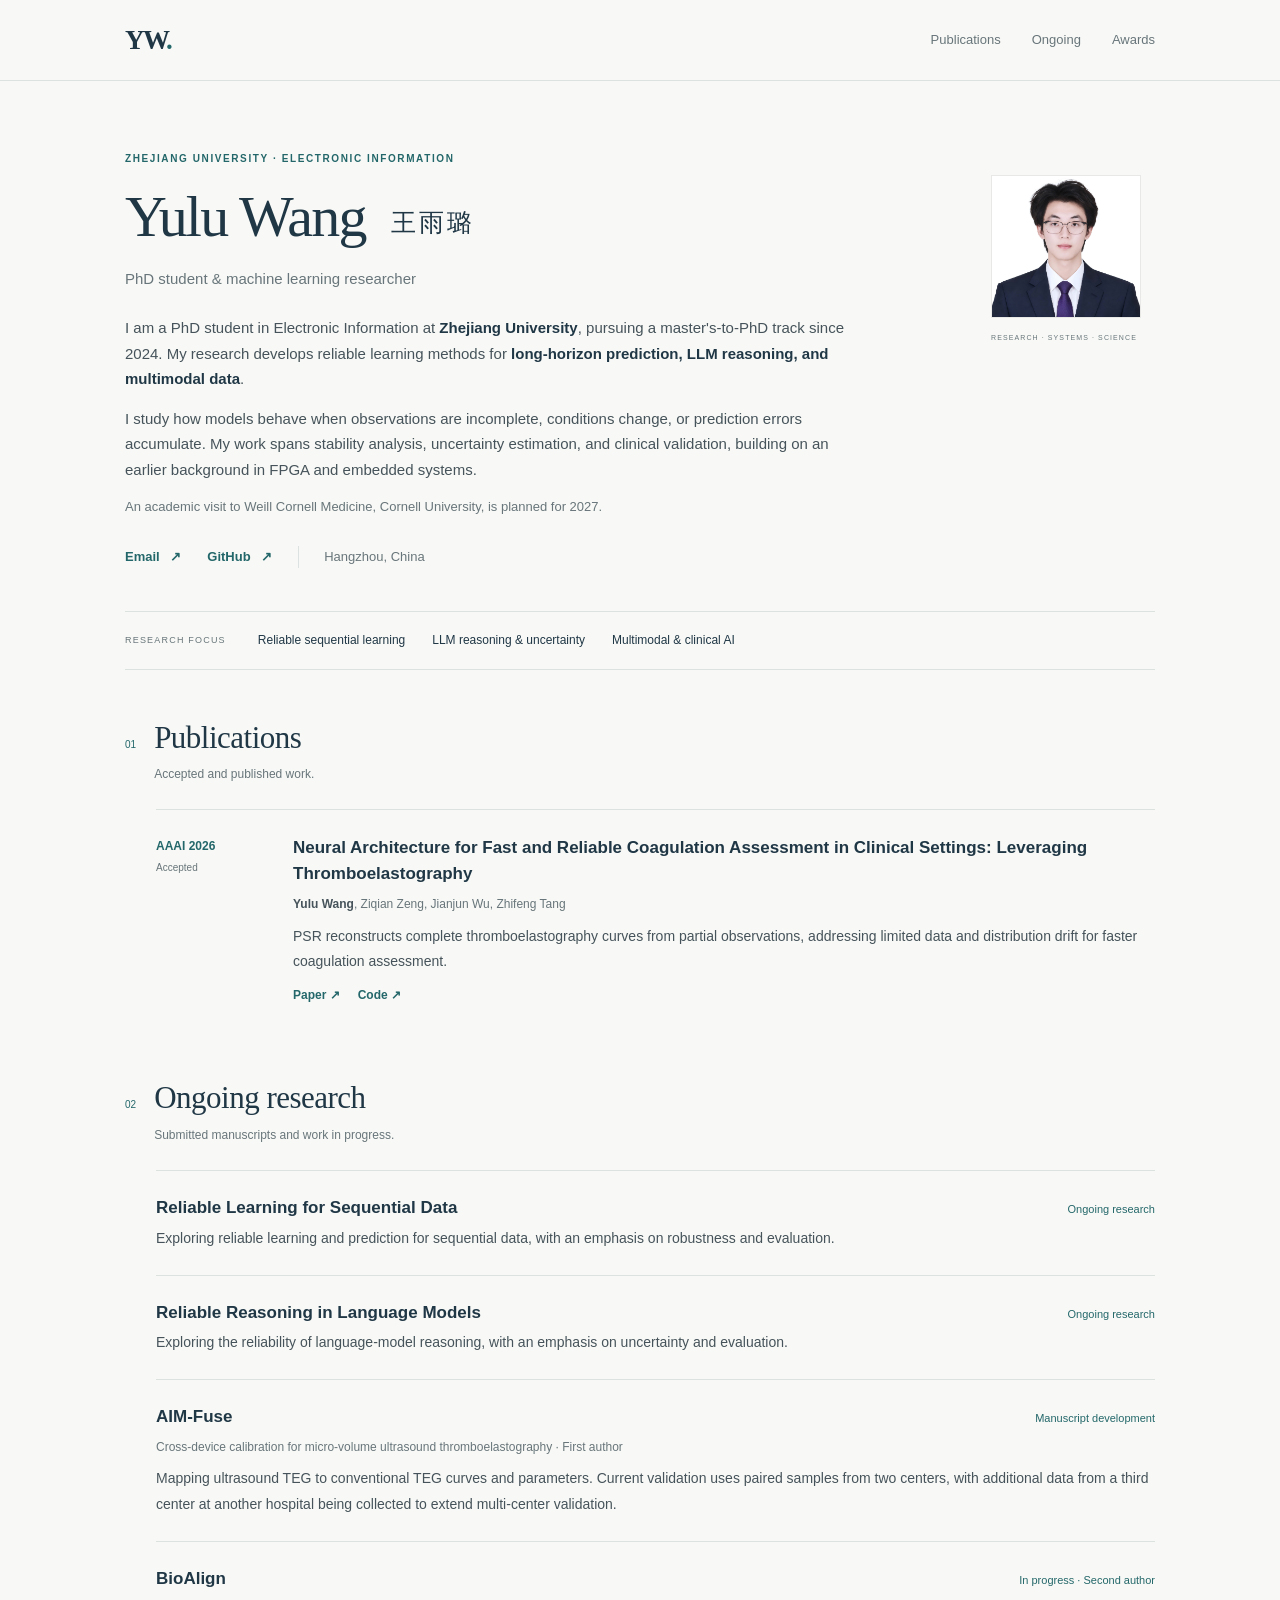
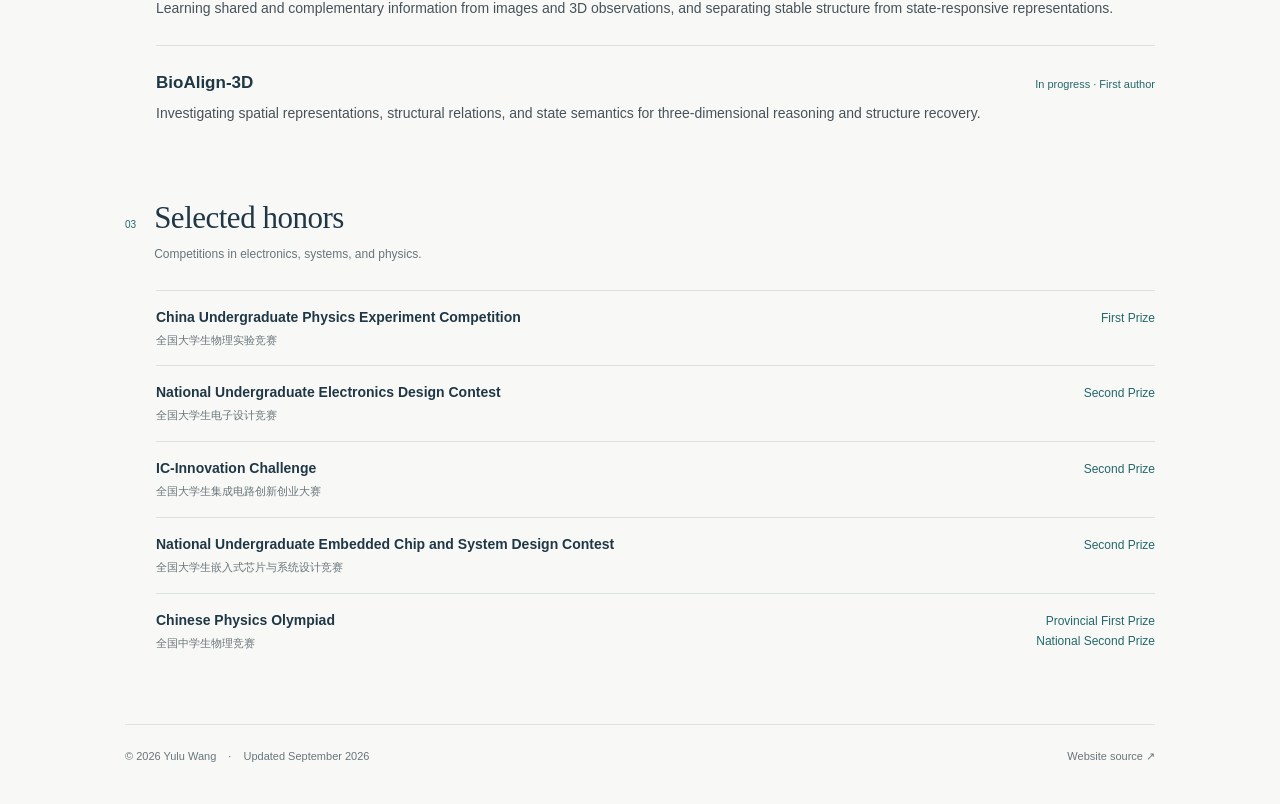
==== commit 626d66c8: "Use a broad research summary for sequential learning" ====
--- a/index.html
+++ b/index.html
@@ -77,9 +77,8 @@
         <div><h2 id="ongoing-title">Ongoing research</h2><p>Submitted manuscripts and work in progress.</p></div>
       </div>
       <div class="section-body project-list"><article class="project">
-  <div class="project-heading"><h3>LTTS</h3><span class="project-status">NeurIPS 2026 · Under review</span></div>
-  <p class="project-meta">Long-term Trajectory Stabilization: Controlling Error Propagation in Sequential Prediction · First author</p>
-  <p class="paper-summary">Combining temporal stabilization and adaptation to control error accumulation in long-horizon prediction, supported by a non-asymptotic error analysis and evaluation on synthetic and MIMIC-IV semi-synthetic data.</p>
+  <div class="project-heading"><h3>Reliable Learning for Sequential Data</h3><span class="project-status">Ongoing research</span></div>
+  <p class="paper-summary">Exploring reliable learning and prediction for sequential data, with an emphasis on robustness and evaluation.</p>
 </article>
 
 <article class="project">
